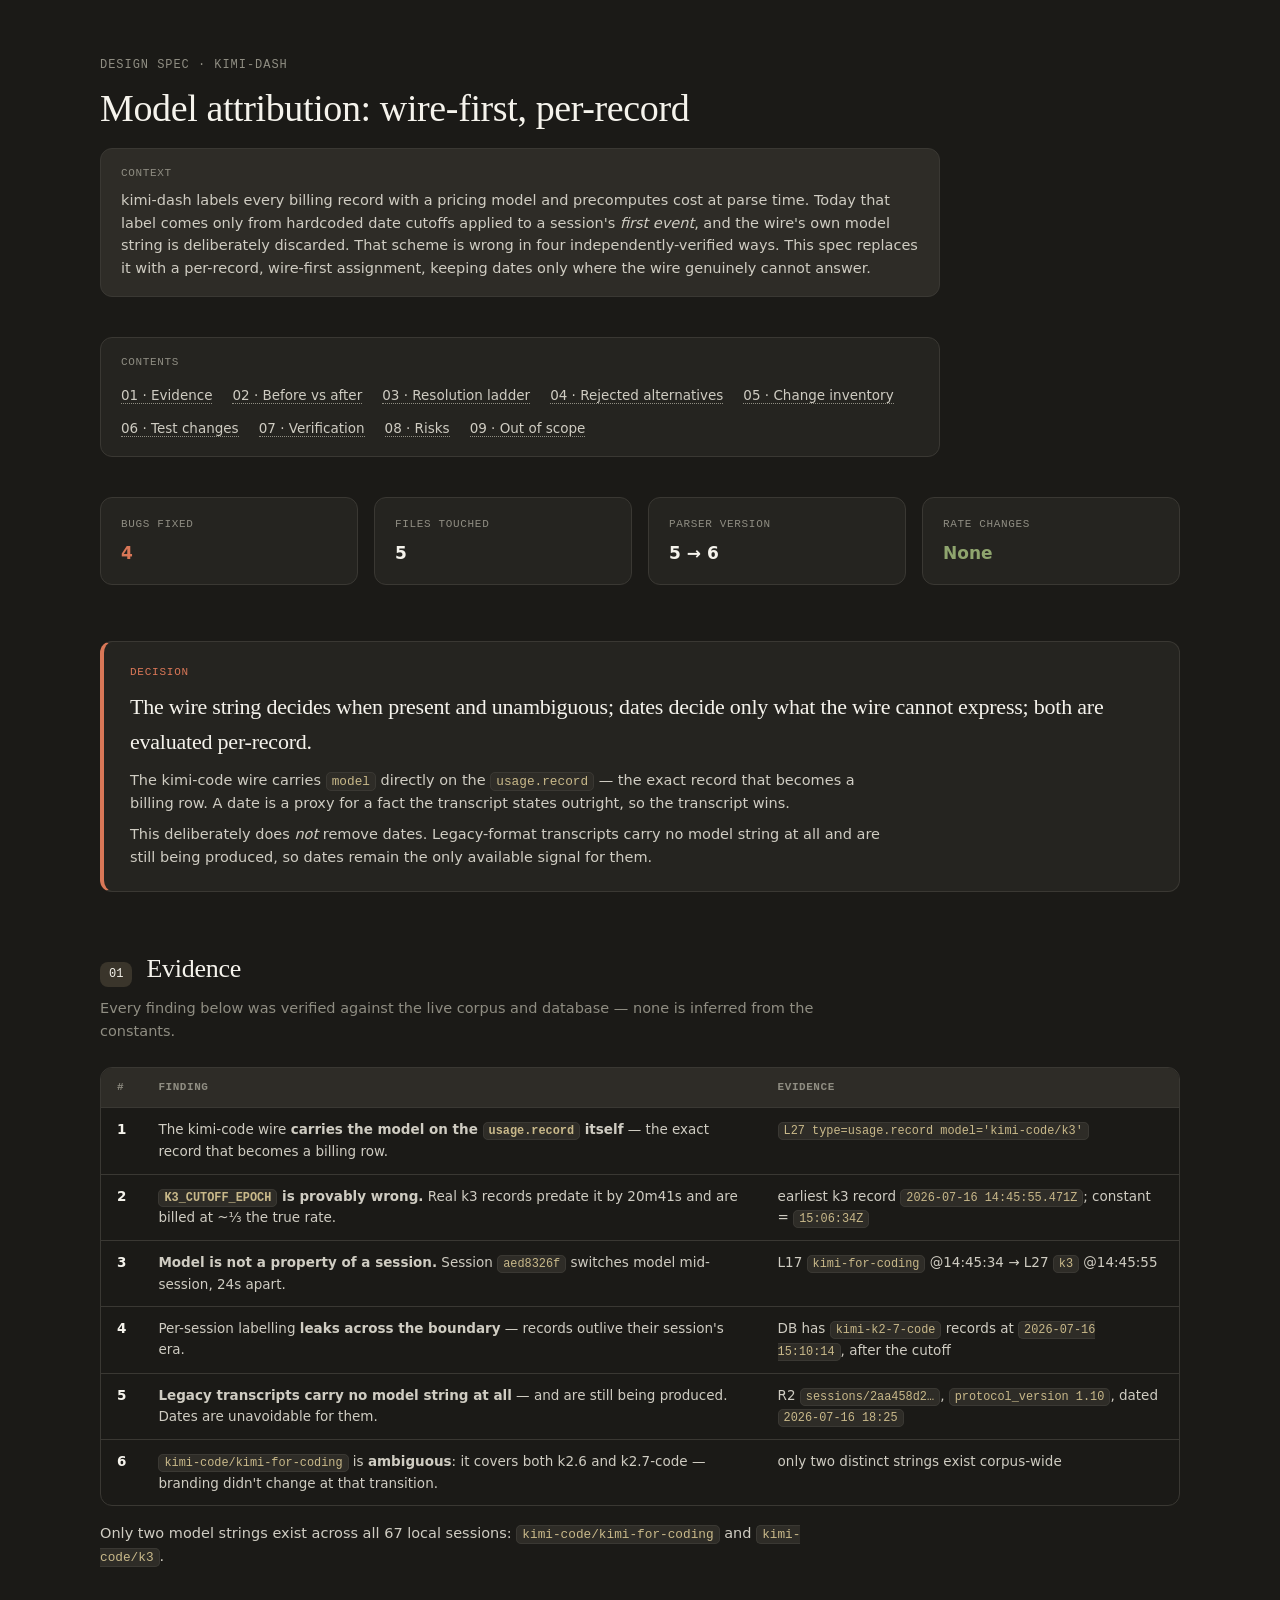
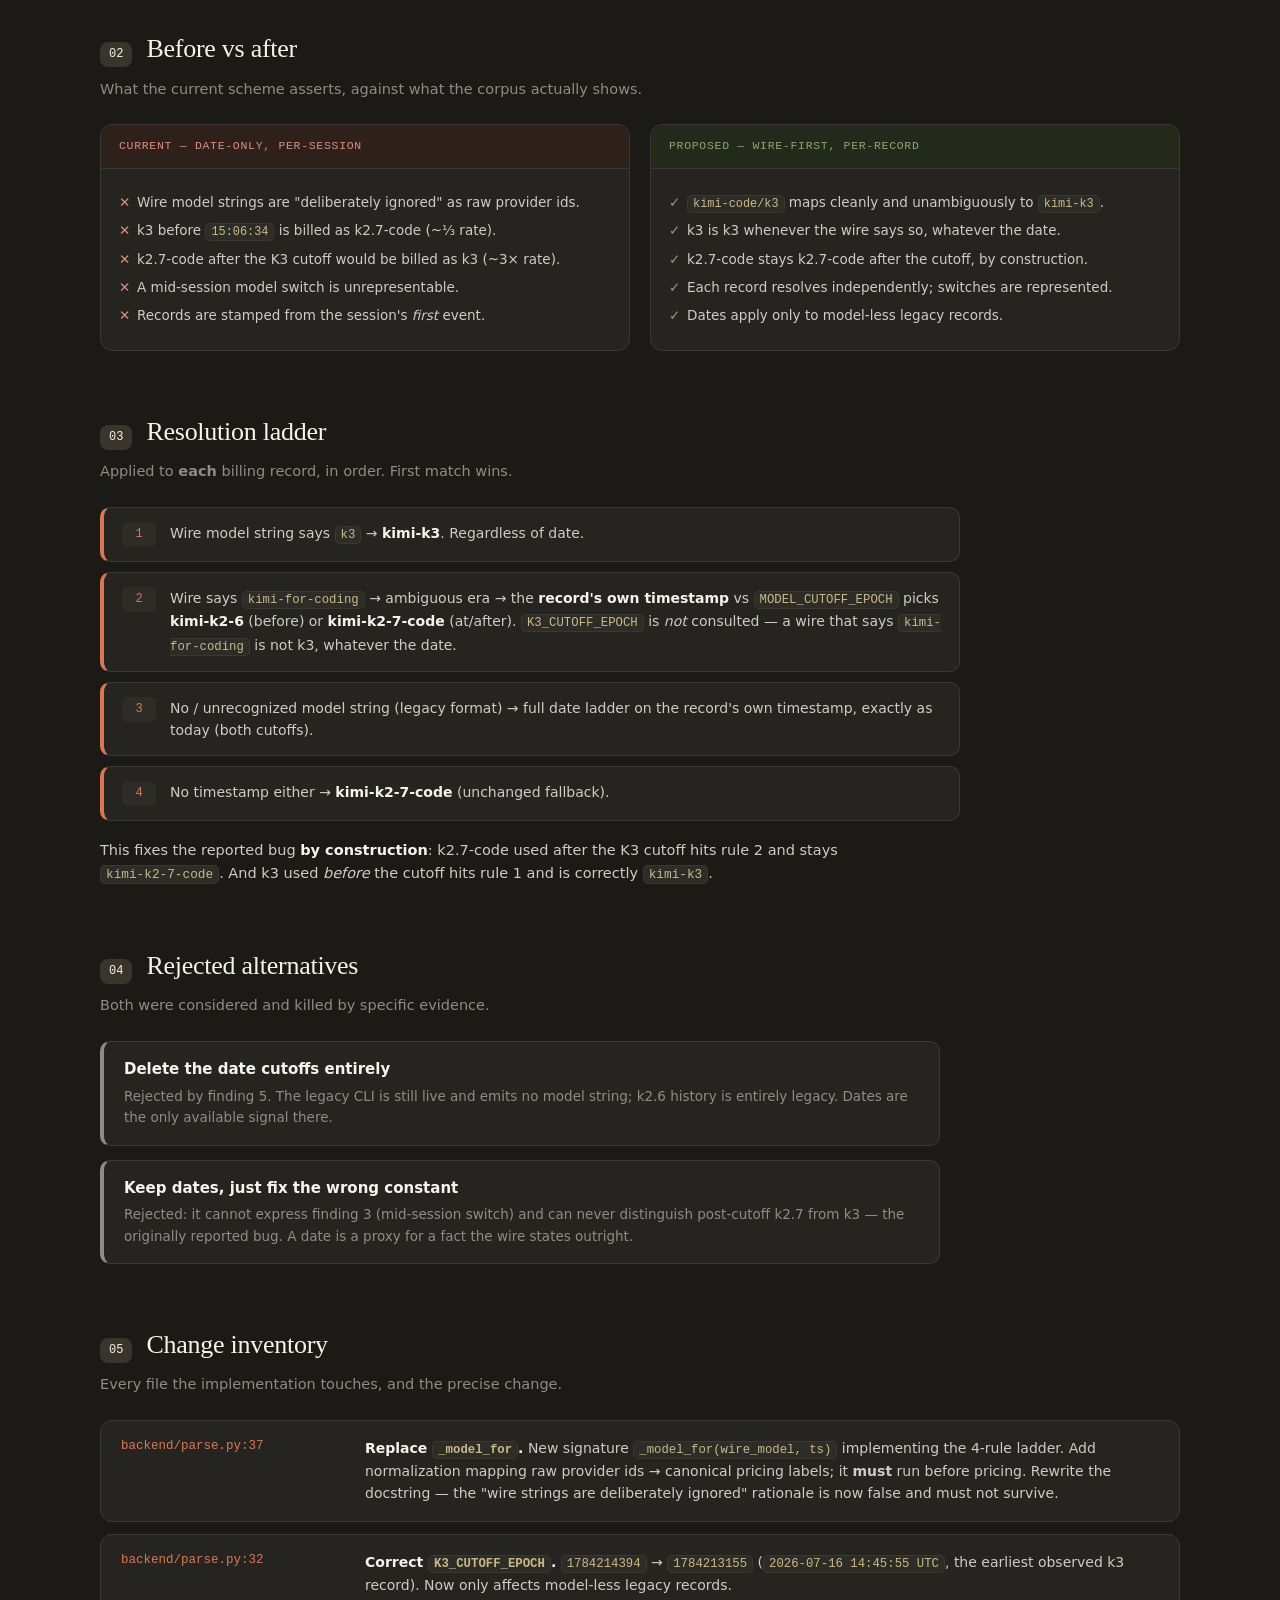
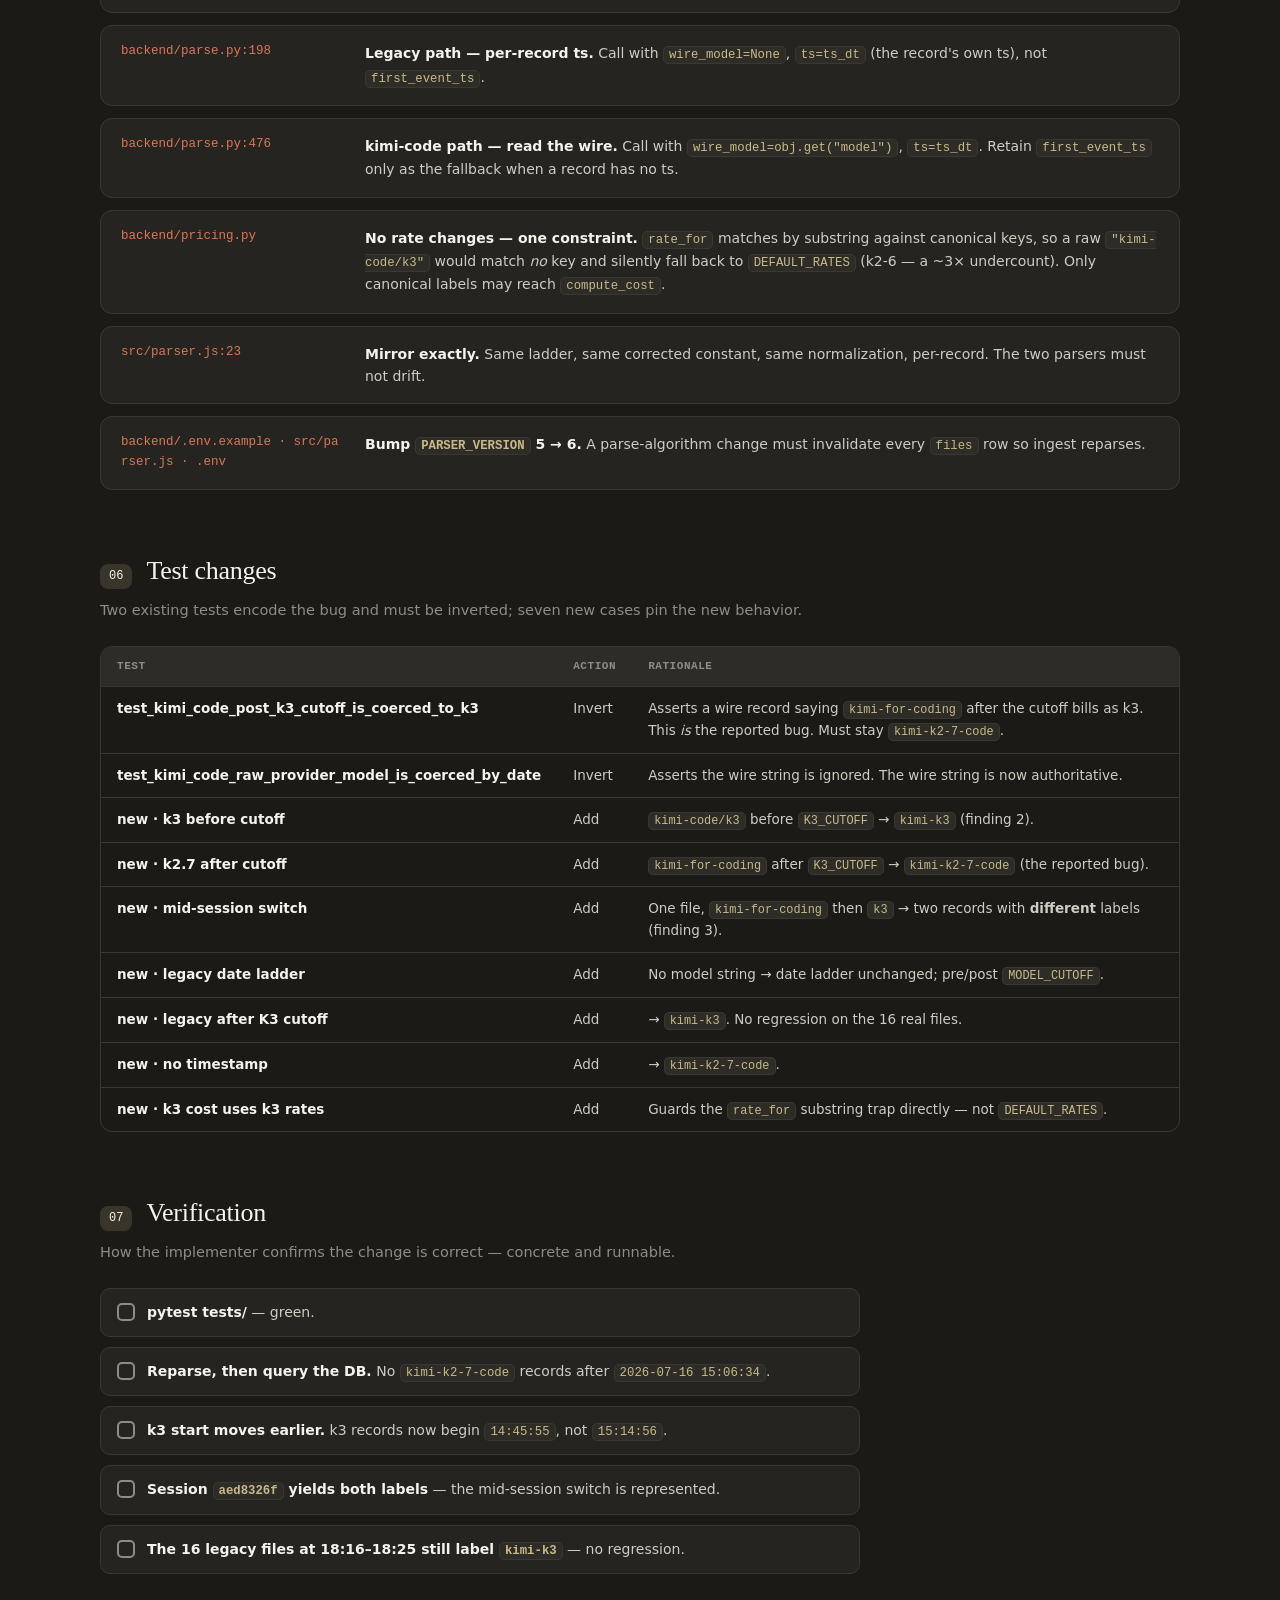
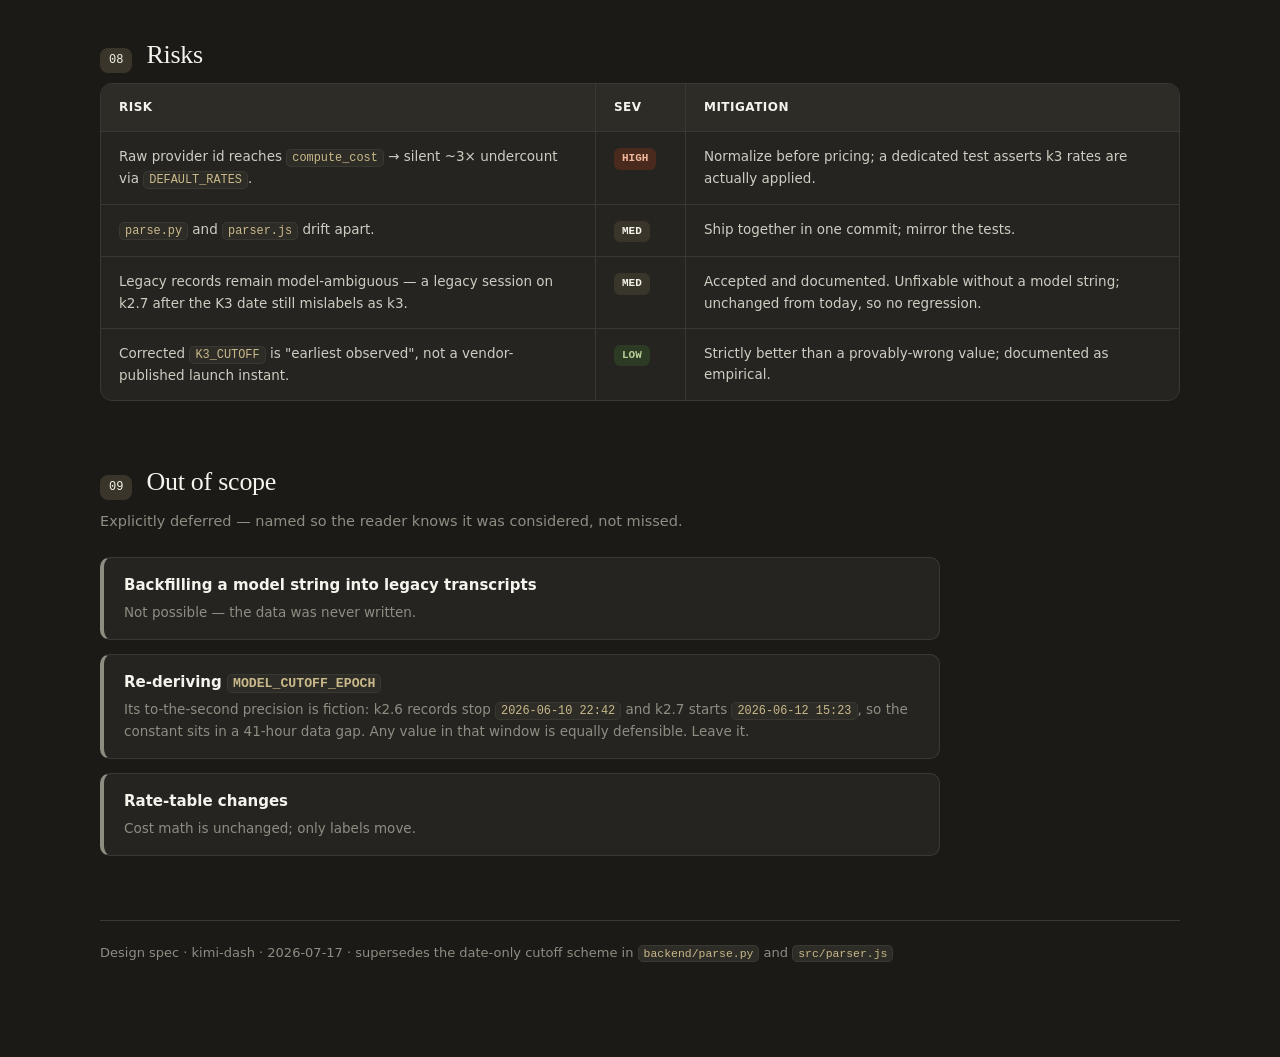
==== docs/superpowers/specs/2026-07-17-model-attribution-design.html @ 9c9c2fc2 "docs(spec): model attribution — wire-first, per-record The date-only cutoff scheme is wrong in four " ====
<!DOCTYPE html>
<html lang="en">
<head>
  <meta charset="UTF-8">
  <meta name="viewport" content="width=device-width, initial-scale=1.0">
  <title>Design spec — Model attribution: wire-first, per-record</title>
  <style>
    :root {
      --ivory:    #1B1A17;
      --slate:    #F5F3EC;
      --clay:     #D97757;
      --oat:      #3A352B;
      --olive:    #8FA56E;
      --rust:     #E08B7F;
      --gray-150: #2E2C27;
      --gray-300: #3A3833;
      --gray-500: #8F8D82;
      --gray-700: #CFCCC2;
      --white:    #252420;

      --serif: ui-serif, Georgia, 'Times New Roman', serif;
      --sans:  system-ui, -apple-system, 'Segoe UI', Roboto, sans-serif;
      --mono:  ui-monospace, 'SF Mono', Menlo, Monaco, monospace;

      --radius: 12px;
      --border: 1.5px solid var(--gray-300);
    }

    * { margin: 0; padding: 0; box-sizing: border-box; }

    body {
      font-family: var(--sans);
      background: var(--ivory);
      color: var(--gray-700);
      line-height: 1.58;
      padding: 56px 32px 120px;
      -webkit-font-smoothing: antialiased;
    }
    .page { margin: 0 auto; max-width: 1080px; }

    header.page-head { margin-bottom: 40px; max-width: 840px; }
    .eyebrow {
      font-family: var(--mono);
      font-size: 12px;
      letter-spacing: 0.08em;
      text-transform: uppercase;
      color: var(--gray-500);
      margin-bottom: 12px;
    }
    h1 {
      font-family: var(--serif);
      font-weight: 500;
      font-size: 38px;
      line-height: 1.14;
      color: var(--slate);
      margin-bottom: 18px;
      letter-spacing: -0.01em;
    }
    .context-box {
      background: var(--gray-150);
      border: var(--border);
      border-radius: var(--radius);
      padding: 16px 20px;
      font-size: 14.5px;
      color: var(--gray-700);
    }
    .context-box .label {
      font-family: var(--mono);
      font-size: 11px;
      text-transform: uppercase;
      letter-spacing: 0.06em;
      color: var(--gray-500);
      display: block;
      margin-bottom: 6px;
    }

    /* ---------- TOC ---------- */
    .toc {
      background: var(--white);
      border: var(--border);
      border-radius: var(--radius);
      padding: 16px 20px;
      margin-bottom: 40px;
      max-width: 840px;
    }
    .toc .label {
      font-family: var(--mono);
      font-size: 11px;
      text-transform: uppercase;
      letter-spacing: 0.06em;
      color: var(--gray-500);
      display: block;
      margin-bottom: 10px;
    }
    .toc ol { list-style: none; display: flex; flex-wrap: wrap; gap: 8px 20px; }
    .toc a {
      color: var(--gray-700);
      text-decoration: none;
      font-size: 13.5px;
      border-bottom: 1px dotted var(--gray-500);
    }
    .toc a:hover { color: var(--clay); border-bottom-color: var(--clay); }

    .summary {
      display: grid;
      grid-template-columns: repeat(4, 1fr);
      gap: 16px;
      margin-bottom: 56px;
    }
    @media (max-width: 900px) { .summary { grid-template-columns: repeat(2, 1fr); } }
    .summary .cell {
      background: var(--white);
      border: var(--border);
      border-radius: var(--radius);
      padding: 18px 20px;
    }
    .summary .k {
      font-family: var(--mono);
      font-size: 11px;
      text-transform: uppercase;
      letter-spacing: 0.06em;
      color: var(--gray-500);
      margin-bottom: 6px;
    }
    .summary .v { font-size: 17px; color: var(--slate); font-weight: 600; }
    .summary .v.accent  { color: var(--clay); }
    .summary .v.ok      { color: var(--olive); }

    .decision {
      background: var(--white);
      border: var(--border);
      border-left: 4px solid var(--clay);
      border-radius: var(--radius);
      padding: 22px 26px;
      margin-bottom: 56px;
    }
    .decision .d-tag {
      font-family: var(--mono);
      font-size: 11px;
      text-transform: uppercase;
      letter-spacing: 0.07em;
      color: var(--clay);
      margin-bottom: 8px;
    }
    .decision .d-head {
      font-family: var(--serif);
      font-size: 22px;
      font-weight: 500;
      color: var(--slate);
      margin-bottom: 10px;
      letter-spacing: -0.01em;
    }
    .decision .d-body { font-size: 14.5px; color: var(--gray-700); max-width: 760px; }
    .decision .d-body + .d-body { margin-top: 8px; }

    section { margin-bottom: 60px; scroll-margin-top: 20px; }
    .sec-head {
      display: flex;
      align-items: baseline;
      gap: 14px;
      margin-bottom: 8px;
    }
    .sec-head .num {
      font-family: var(--mono);
      font-size: 12px;
      background: var(--oat);
      color: var(--slate);
      padding: 3px 9px;
      border-radius: 8px;
    }
    .sec-head h2 {
      font-family: var(--serif);
      font-weight: 500;
      font-size: 26px;
      color: var(--slate);
      letter-spacing: -0.01em;
    }
    .sec-intro {
      font-size: 14.5px;
      color: var(--gray-500);
      max-width: 740px;
      margin-bottom: 24px;
    }
    p.body { font-size: 14.5px; max-width: 760px; margin-bottom: 14px; }
    p.body strong { color: var(--slate); }
    code {
      font-family: var(--mono);
      font-size: 0.88em;
      background: var(--gray-150);
      border: 1px solid var(--gray-300);
      border-radius: 5px;
      padding: 1px 5px;
      color: #C9B98A;
    }

    .tbl {
      width: 100%;
      border: var(--border);
      border-radius: var(--radius);
      border-collapse: separate;
      border-spacing: 0;
      overflow: hidden;
      font-size: 13.5px;
    }
    .tbl th, .tbl td {
      text-align: left;
      padding: 11px 16px;
      border-bottom: 1px solid var(--gray-300);
      vertical-align: top;
    }
    .tbl th {
      font-family: var(--mono);
      font-size: 11px;
      text-transform: uppercase;
      letter-spacing: 0.05em;
      color: var(--gray-500);
      background: var(--gray-150);
      font-weight: 600;
    }
    .tbl tr:last-child td { border-bottom: none; }
    .tbl td { color: var(--gray-700); }
    .tbl td.slate { color: var(--slate); font-weight: 600; }
    .tbl tbody tr:hover { background: var(--gray-150); }
    .tbl-wrap { overflow-x: auto; }

    .compare {
      display: grid;
      grid-template-columns: 1fr 1fr;
      gap: 20px;
    }
    @media (max-width: 820px) { .compare { grid-template-columns: 1fr; } }
    .compare .col {
      background: var(--white);
      border: var(--border);
      border-radius: var(--radius);
      overflow: hidden;
    }
    .compare .col-head {
      padding: 12px 18px;
      font-family: var(--mono);
      font-size: 11.5px;
      text-transform: uppercase;
      letter-spacing: 0.06em;
      border-bottom: var(--border);
    }
    .compare .col.bad  .col-head { background: #2E211C; color: var(--rust); }
    .compare .col.good .col-head { background: #232A1C; color: var(--olive); }
    .compare .col-body { padding: 16px 18px; font-size: 13.5px; }
    .compare .col-body ul { list-style: none; }
    .compare .col-body li { margin: 7px 0; padding-left: 18px; position: relative; }
    .compare .col.bad  li:before { content: '\2715'; position: absolute; left: 0; color: var(--rust); }
    .compare .col.good li:before { content: '\2713'; position: absolute; left: 0; color: var(--olive); }

    /* ---------- ladder ---------- */
    .ladder { display: flex; flex-direction: column; gap: 10px; max-width: 860px; }
    .rung {
      background: var(--white);
      border: var(--border);
      border-left: 4px solid var(--clay);
      border-radius: 10px;
      padding: 14px 18px;
      display: grid;
      grid-template-columns: 34px 1fr;
      gap: 14px;
      align-items: start;
    }
    .rung .n {
      font-family: var(--mono);
      font-size: 12px;
      color: var(--clay);
      background: var(--gray-150);
      border-radius: 6px;
      text-align: center;
      padding: 3px 0;
    }
    .rung .t { font-size: 14px; }
    .rung .t strong { color: var(--slate); }

    .changes { display: flex; flex-direction: column; gap: 12px; }
    .change {
      background: var(--white);
      border: var(--border);
      border-radius: var(--radius);
      padding: 16px 20px;
      display: grid;
      grid-template-columns: 220px 1fr;
      gap: 4px 24px;
    }
    @media (max-width: 720px) { .change { grid-template-columns: 1fr; } }
    .change .file {
      font-family: var(--mono);
      font-size: 12.5px;
      color: var(--clay);
      word-break: break-all;
    }
    .change .what { font-size: 14px; color: var(--gray-700); }
    .change .what .lead { color: var(--slate); font-weight: 600; }

    .checklist { display: flex; flex-direction: column; gap: 10px; max-width: 760px; }
    .check {
      display: flex;
      gap: 12px;
      align-items: flex-start;
      background: var(--white);
      border: var(--border);
      border-radius: 10px;
      padding: 12px 16px;
    }
    .check .box {
      width: 18px; height: 18px;
      border-radius: 5px;
      border: 2px solid var(--gray-500);
      flex-shrink: 0;
      margin-top: 2px;
    }
    .check .ck-text { font-size: 14px; color: var(--gray-700); }
    .check .ck-text strong { color: var(--slate); }

    .risks {
      border: var(--border);
      border-radius: var(--radius);
      overflow: hidden;
      background: var(--white);
    }
    .risks .row { display: grid; grid-template-columns: 1.6fr 90px 1.6fr; }
    @media (max-width: 780px) { .risks .row { grid-template-columns: 1fr; } }
    .risks .row + .row { border-top: var(--border); }
    .risks .cell { padding: 14px 18px; font-size: 13.5px; }
    .risks .cell + .cell { border-left: var(--border); }
    @media (max-width: 780px) {
      .risks .cell + .cell { border-left: none; border-top: 1px dashed var(--gray-300); }
    }
    .risks .head {
      background: var(--gray-150);
      font-weight: 600;
      color: var(--slate);
      font-size: 12px;
      text-transform: uppercase;
      letter-spacing: 0.04em;
    }
    .sev {
      display: inline-block;
      font-family: var(--mono);
      font-size: 11px;
      padding: 2px 8px;
      border-radius: 6px;
      font-weight: 600;
    }
    .sev.high { background: #4A2A1C; color: #F0B79C; }
    .sev.med  { background: var(--oat);  color: var(--slate); }
    .sev.low  { background: #2D3A24; color: #B6CC96; }

    .deferred { display: flex; flex-direction: column; gap: 14px; max-width: 840px; }
    .defer {
      background: var(--white);
      border: var(--border);
      border-left: 4px solid var(--gray-500);
      border-radius: 10px;
      padding: 16px 20px;
    }
    .defer .dt { font-weight: 600; font-size: 15px; color: var(--slate); margin-bottom: 4px; }
    .defer .dd { font-size: 13.5px; color: var(--gray-500); }

    .footer {
      color: var(--gray-500);
      font-size: 13px;
      margin-top: 64px;
      padding-top: 22px;
      border-top: 1px solid var(--gray-300);
    }
  </style>
</head>
<body>
  <div class="page">

    <header class="page-head">
      <div class="eyebrow">Design spec · kimi-dash</div>
      <h1>Model attribution: wire-first, per-record</h1>
      <div class="context-box">
        <span class="label">Context</span>
        kimi-dash labels every billing record with a pricing model and precomputes
        cost at parse time. Today that label comes only from hardcoded date cutoffs
        applied to a session's <em>first event</em>, and the wire's own model string
        is deliberately discarded. That scheme is wrong in four independently-verified
        ways. This spec replaces it with a per-record, wire-first assignment, keeping
        dates only where the wire genuinely cannot answer.
      </div>
    </header>

    <nav class="toc">
      <span class="label">Contents</span>
      <ol>
        <li><a href="#s1">01 · Evidence</a></li>
        <li><a href="#s2">02 · Before vs after</a></li>
        <li><a href="#s3">03 · Resolution ladder</a></li>
        <li><a href="#s4">04 · Rejected alternatives</a></li>
        <li><a href="#s5">05 · Change inventory</a></li>
        <li><a href="#s6">06 · Test changes</a></li>
        <li><a href="#s7">07 · Verification</a></li>
        <li><a href="#s8">08 · Risks</a></li>
        <li><a href="#s9">09 · Out of scope</a></li>
      </ol>
    </nav>

    <div class="summary">
      <div class="cell"><div class="k">Bugs fixed</div><div class="v accent">4</div></div>
      <div class="cell"><div class="k">Files touched</div><div class="v">5</div></div>
      <div class="cell"><div class="k">Parser version</div><div class="v">5 → 6</div></div>
      <div class="cell"><div class="k">Rate changes</div><div class="v ok">None</div></div>
    </div>

    <div class="decision">
      <div class="d-tag">Decision</div>
      <div class="d-head">The wire string decides when present and unambiguous; dates decide only what the wire cannot express; both are evaluated per-record.</div>
      <div class="d-body">The kimi-code wire carries <code>model</code> directly on the
        <code>usage.record</code> — the exact record that becomes a billing row. A date
        is a proxy for a fact the transcript states outright, so the transcript wins.</div>
      <div class="d-body">This deliberately does <em>not</em> remove dates. Legacy-format
        transcripts carry no model string at all and are still being produced, so dates
        remain the only available signal for them.</div>
    </div>

    <section id="s1">
      <div class="sec-head"><span class="num">01</span><h2>Evidence</h2></div>
      <p class="sec-intro">Every finding below was verified against the live corpus and database — none is inferred from the constants.</p>
      <div class="tbl-wrap">
      <table class="tbl">
        <thead><tr><th>#</th><th>Finding</th><th>Evidence</th></tr></thead>
        <tbody>
          <tr>
            <td class="slate">1</td>
            <td>The kimi-code wire <strong>carries the model on the <code>usage.record</code> itself</strong> — the exact record that becomes a billing row.</td>
            <td><code>L27 type=usage.record model='kimi-code/k3'</code></td>
          </tr>
          <tr>
            <td class="slate">2</td>
            <td><strong><code>K3_CUTOFF_EPOCH</code> is provably wrong.</strong> Real k3 records predate it by 20m41s and are billed at ~⅓ the true rate.</td>
            <td>earliest k3 record <code>2026-07-16 14:45:55.471Z</code>; constant = <code>15:06:34Z</code></td>
          </tr>
          <tr>
            <td class="slate">3</td>
            <td><strong>Model is not a property of a session.</strong> Session <code>aed8326f</code> switches model mid-session, 24s apart.</td>
            <td>L17 <code>kimi-for-coding</code> @14:45:34 → L27 <code>k3</code> @14:45:55</td>
          </tr>
          <tr>
            <td class="slate">4</td>
            <td>Per-session labelling <strong>leaks across the boundary</strong> — records outlive their session's era.</td>
            <td>DB has <code>kimi-k2-7-code</code> records at <code>2026-07-16 15:10:14</code>, after the cutoff</td>
          </tr>
          <tr>
            <td class="slate">5</td>
            <td><strong>Legacy transcripts carry no model string at all</strong> — and are still being produced. Dates are unavoidable for them.</td>
            <td>R2 <code>sessions/2aa458d2…</code>, <code>protocol_version 1.10</code>, dated <code>2026-07-16 18:25</code></td>
          </tr>
          <tr>
            <td class="slate">6</td>
            <td><code>kimi-code/kimi-for-coding</code> is <strong>ambiguous</strong>: it covers both k2.6 and k2.7-code — branding didn't change at that transition.</td>
            <td>only two distinct strings exist corpus-wide</td>
          </tr>
        </tbody>
      </table>
      </div>
      <p class="body" style="margin-top:16px">Only two model strings exist across all 67 local sessions:
        <code>kimi-code/kimi-for-coding</code> and <code>kimi-code/k3</code>.</p>
    </section>

    <section id="s2">
      <div class="sec-head"><span class="num">02</span><h2>Before vs after</h2></div>
      <p class="sec-intro">What the current scheme asserts, against what the corpus actually shows.</p>
      <div class="compare">
        <div class="col bad">
          <div class="col-head">Current — date-only, per-session</div>
          <div class="col-body"><ul>
            <li>Wire model strings are "deliberately ignored" as raw provider ids.</li>
            <li>k3 before <code>15:06:34</code> is billed as k2.7-code (~⅓ rate).</li>
            <li>k2.7-code after the K3 cutoff would be billed as k3 (~3× rate).</li>
            <li>A mid-session model switch is unrepresentable.</li>
            <li>Records are stamped from the session's <em>first</em> event.</li>
          </ul></div>
        </div>
        <div class="col good">
          <div class="col-head">Proposed — wire-first, per-record</div>
          <div class="col-body"><ul>
            <li><code>kimi-code/k3</code> maps cleanly and unambiguously to <code>kimi-k3</code>.</li>
            <li>k3 is k3 whenever the wire says so, whatever the date.</li>
            <li>k2.7-code stays k2.7-code after the cutoff, by construction.</li>
            <li>Each record resolves independently; switches are represented.</li>
            <li>Dates apply only to model-less legacy records.</li>
          </ul></div>
        </div>
      </div>
    </section>

    <section id="s3">
      <div class="sec-head"><span class="num">03</span><h2>Resolution ladder</h2></div>
      <p class="sec-intro">Applied to <strong>each</strong> billing record, in order. First match wins.</p>
      <div class="ladder">
        <div class="rung">
          <div class="n">1</div>
          <div class="t">Wire model string says <code>k3</code> → <strong>kimi-k3</strong>. Regardless of date.</div>
        </div>
        <div class="rung">
          <div class="n">2</div>
          <div class="t">Wire says <code>kimi-for-coding</code> → ambiguous era → the <strong>record's own timestamp</strong> vs <code>MODEL_CUTOFF_EPOCH</code> picks <strong>kimi-k2-6</strong> (before) or <strong>kimi-k2-7-code</strong> (at/after). <code>K3_CUTOFF_EPOCH</code> is <em>not</em> consulted — a wire that says <code>kimi-for-coding</code> is not k3, whatever the date.</div>
        </div>
        <div class="rung">
          <div class="n">3</div>
          <div class="t">No / unrecognized model string (legacy format) → full date ladder on the record's own timestamp, exactly as today (both cutoffs).</div>
        </div>
        <div class="rung">
          <div class="n">4</div>
          <div class="t">No timestamp either → <strong>kimi-k2-7-code</strong> (unchanged fallback).</div>
        </div>
      </div>
      <p class="body" style="margin-top:18px">This fixes the reported bug <strong>by construction</strong>:
        k2.7-code used after the K3 cutoff hits rule 2 and stays <code>kimi-k2-7-code</code>.
        And k3 used <em>before</em> the cutoff hits rule 1 and is correctly <code>kimi-k3</code>.</p>
    </section>

    <section id="s4">
      <div class="sec-head"><span class="num">04</span><h2>Rejected alternatives</h2></div>
      <p class="sec-intro">Both were considered and killed by specific evidence.</p>
      <div class="deferred">
        <div class="defer">
          <div class="dt">Delete the date cutoffs entirely</div>
          <div class="dd">Rejected by finding 5. The legacy CLI is still live and emits no model
            string; k2.6 history is entirely legacy. Dates are the only available signal there.</div>
        </div>
        <div class="defer">
          <div class="dt">Keep dates, just fix the wrong constant</div>
          <div class="dd">Rejected: it cannot express finding 3 (mid-session switch) and can never
            distinguish post-cutoff k2.7 from k3 — the originally reported bug. A date is a proxy
            for a fact the wire states outright.</div>
        </div>
      </div>
    </section>

    <section id="s5">
      <div class="sec-head"><span class="num">05</span><h2>Change inventory</h2></div>
      <p class="sec-intro">Every file the implementation touches, and the precise change.</p>
      <div class="changes">
        <div class="change">
          <div class="file">backend/parse.py:37</div>
          <div class="what"><span class="lead">Replace <code>_model_for</code>.</span>
            New signature <code>_model_for(wire_model, ts)</code> implementing the 4-rule ladder.
            Add normalization mapping raw provider ids → canonical pricing labels; it
            <strong>must</strong> run before pricing. Rewrite the docstring — the
            "wire strings are deliberately ignored" rationale is now false and must not survive.</div>
        </div>
        <div class="change">
          <div class="file">backend/parse.py:32</div>
          <div class="what"><span class="lead">Correct <code>K3_CUTOFF_EPOCH</code>.</span>
            <code>1784214394</code> → <code>1784213155</code> (<code>2026-07-16 14:45:55 UTC</code>,
            the earliest observed k3 record). Now only affects model-less legacy records.</div>
        </div>
        <div class="change">
          <div class="file">backend/parse.py:198</div>
          <div class="what"><span class="lead">Legacy path — per-record ts.</span>
            Call with <code>wire_model=None</code>, <code>ts=ts_dt</code> (the record's own ts),
            not <code>first_event_ts</code>.</div>
        </div>
        <div class="change">
          <div class="file">backend/parse.py:476</div>
          <div class="what"><span class="lead">kimi-code path — read the wire.</span>
            Call with <code>wire_model=obj.get("model")</code>, <code>ts=ts_dt</code>.
            Retain <code>first_event_ts</code> only as the fallback when a record has no ts.</div>
        </div>
        <div class="change">
          <div class="file">backend/pricing.py</div>
          <div class="what"><span class="lead">No rate changes — one constraint.</span>
            <code>rate_for</code> matches by substring against canonical keys, so a raw
            <code>"kimi-code/k3"</code> would match <em>no</em> key and silently fall back to
            <code>DEFAULT_RATES</code> (k2-6 — a ~3× undercount). Only canonical labels may
            reach <code>compute_cost</code>.</div>
        </div>
        <div class="change">
          <div class="file">src/parser.js:23</div>
          <div class="what"><span class="lead">Mirror exactly.</span>
            Same ladder, same corrected constant, same normalization, per-record.
            The two parsers must not drift.</div>
        </div>
        <div class="change">
          <div class="file">backend/.env.example · src/parser.js · .env</div>
          <div class="what"><span class="lead">Bump <code>PARSER_VERSION</code> 5 → 6.</span>
            A parse-algorithm change must invalidate every <code>files</code> row so ingest reparses.</div>
        </div>
      </div>
    </section>

    <section id="s6">
      <div class="sec-head"><span class="num">06</span><h2>Test changes</h2></div>
      <p class="sec-intro">Two existing tests encode the bug and must be inverted; seven new cases pin the new behavior.</p>
      <div class="tbl-wrap">
      <table class="tbl">
        <thead><tr><th>Test</th><th>Action</th><th>Rationale</th></tr></thead>
        <tbody>
          <tr>
            <td class="slate">test_kimi_code_post_k3_cutoff_is_coerced_to_k3</td>
            <td>Invert</td>
            <td>Asserts a wire record saying <code>kimi-for-coding</code> after the cutoff bills as k3. This <em>is</em> the reported bug. Must stay <code>kimi-k2-7-code</code>.</td>
          </tr>
          <tr>
            <td class="slate">test_kimi_code_raw_provider_model_is_coerced_by_date</td>
            <td>Invert</td>
            <td>Asserts the wire string is ignored. The wire string is now authoritative.</td>
          </tr>
          <tr><td class="slate">new · k3 before cutoff</td><td>Add</td><td><code>kimi-code/k3</code> before <code>K3_CUTOFF</code> → <code>kimi-k3</code> (finding 2).</td></tr>
          <tr><td class="slate">new · k2.7 after cutoff</td><td>Add</td><td><code>kimi-for-coding</code> after <code>K3_CUTOFF</code> → <code>kimi-k2-7-code</code> (the reported bug).</td></tr>
          <tr><td class="slate">new · mid-session switch</td><td>Add</td><td>One file, <code>kimi-for-coding</code> then <code>k3</code> → two records with <strong>different</strong> labels (finding 3).</td></tr>
          <tr><td class="slate">new · legacy date ladder</td><td>Add</td><td>No model string → date ladder unchanged; pre/post <code>MODEL_CUTOFF</code>.</td></tr>
          <tr><td class="slate">new · legacy after K3 cutoff</td><td>Add</td><td>→ <code>kimi-k3</code>. No regression on the 16 real files.</td></tr>
          <tr><td class="slate">new · no timestamp</td><td>Add</td><td>→ <code>kimi-k2-7-code</code>.</td></tr>
          <tr><td class="slate">new · k3 cost uses k3 rates</td><td>Add</td><td>Guards the <code>rate_for</code> substring trap directly — not <code>DEFAULT_RATES</code>.</td></tr>
        </tbody>
      </table>
      </div>
    </section>

    <section id="s7">
      <div class="sec-head"><span class="num">07</span><h2>Verification</h2></div>
      <p class="sec-intro">How the implementer confirms the change is correct — concrete and runnable.</p>
      <div class="checklist">
        <div class="check"><div class="box"></div><div class="ck-text"><strong>pytest tests/</strong> — green.</div></div>
        <div class="check"><div class="box"></div><div class="ck-text"><strong>Reparse, then query the DB.</strong> No <code>kimi-k2-7-code</code> records after <code>2026-07-16 15:06:34</code>.</div></div>
        <div class="check"><div class="box"></div><div class="ck-text"><strong>k3 start moves earlier.</strong> k3 records now begin <code>14:45:55</code>, not <code>15:14:56</code>.</div></div>
        <div class="check"><div class="box"></div><div class="ck-text"><strong>Session <code>aed8326f</code> yields both labels</strong> — the mid-session switch is represented.</div></div>
        <div class="check"><div class="box"></div><div class="ck-text"><strong>The 16 legacy files at 18:16–18:25 still label <code>kimi-k3</code></strong> — no regression.</div></div>
      </div>
    </section>

    <section id="s8">
      <div class="sec-head"><span class="num">08</span><h2>Risks</h2></div>
      <div class="risks">
        <div class="row">
          <div class="cell head">Risk</div>
          <div class="cell head">Sev</div>
          <div class="cell head">Mitigation</div>
        </div>
        <div class="row">
          <div class="cell">Raw provider id reaches <code>compute_cost</code> → silent ~3× undercount via <code>DEFAULT_RATES</code>.</div>
          <div class="cell"><span class="sev high">HIGH</span></div>
          <div class="cell">Normalize before pricing; a dedicated test asserts k3 rates are actually applied.</div>
        </div>
        <div class="row">
          <div class="cell"><code>parse.py</code> and <code>parser.js</code> drift apart.</div>
          <div class="cell"><span class="sev med">MED</span></div>
          <div class="cell">Ship together in one commit; mirror the tests.</div>
        </div>
        <div class="row">
          <div class="cell">Legacy records remain model-ambiguous — a legacy session on k2.7 after the K3 date still mislabels as k3.</div>
          <div class="cell"><span class="sev med">MED</span></div>
          <div class="cell">Accepted and documented. Unfixable without a model string; unchanged from today, so no regression.</div>
        </div>
        <div class="row">
          <div class="cell">Corrected <code>K3_CUTOFF</code> is "earliest observed", not a vendor-published launch instant.</div>
          <div class="cell"><span class="sev low">LOW</span></div>
          <div class="cell">Strictly better than a provably-wrong value; documented as empirical.</div>
        </div>
      </div>
    </section>

    <section id="s9">
      <div class="sec-head"><span class="num">09</span><h2>Out of scope</h2></div>
      <p class="sec-intro">Explicitly deferred — named so the reader knows it was considered, not missed.</p>
      <div class="deferred">
        <div class="defer">
          <div class="dt">Backfilling a model string into legacy transcripts</div>
          <div class="dd">Not possible — the data was never written.</div>
        </div>
        <div class="defer">
          <div class="dt">Re-deriving <code>MODEL_CUTOFF_EPOCH</code></div>
          <div class="dd">Its to-the-second precision is fiction: k2.6 records stop
            <code>2026-06-10 22:42</code> and k2.7 starts <code>2026-06-12 15:23</code>, so the
            constant sits in a 41-hour data gap. Any value in that window is equally defensible.
            Leave it.</div>
        </div>
        <div class="defer">
          <div class="dt">Rate-table changes</div>
          <div class="dd">Cost math is unchanged; only labels move.</div>
        </div>
      </div>
    </section>

    <div class="footer">
      <p>Design spec · kimi-dash · 2026-07-17 · supersedes the date-only cutoff scheme in <code>backend/parse.py</code> and <code>src/parser.js</code></p>
    </div>

  </div>
</body>
</html>
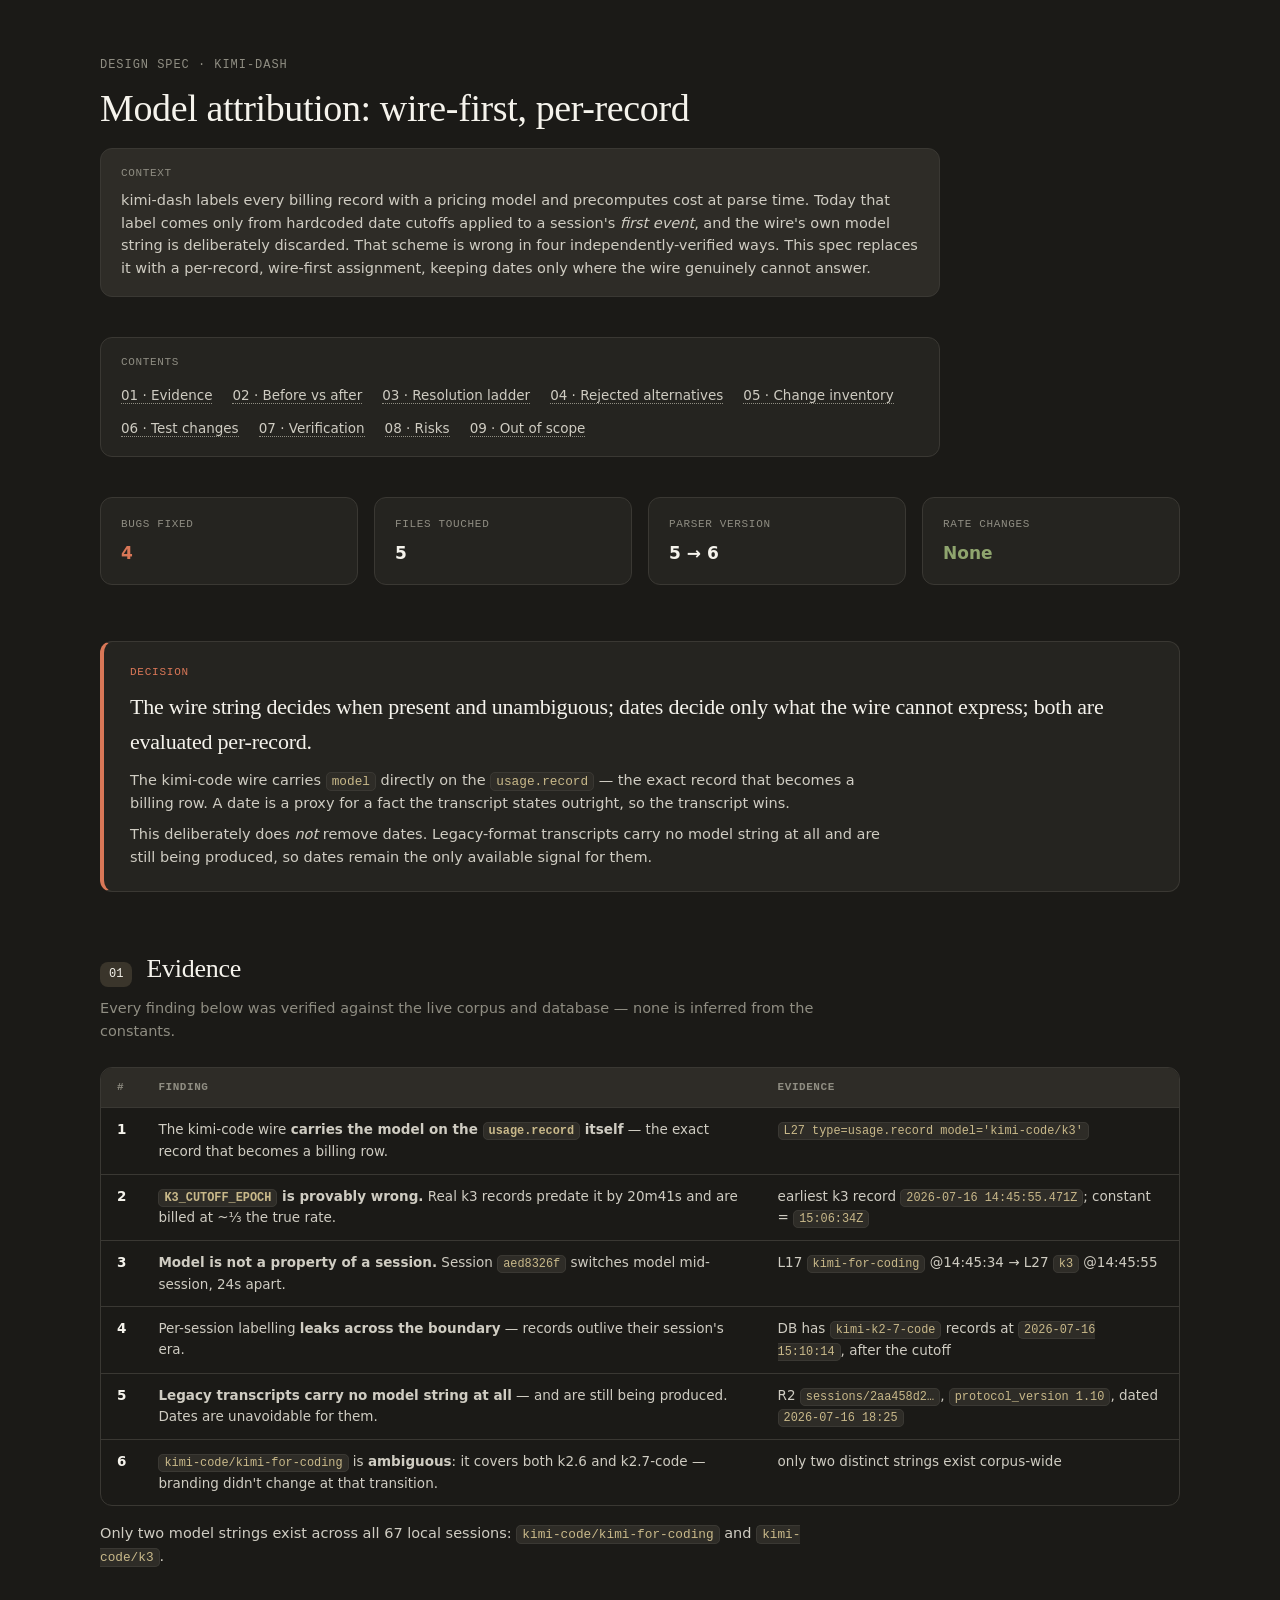
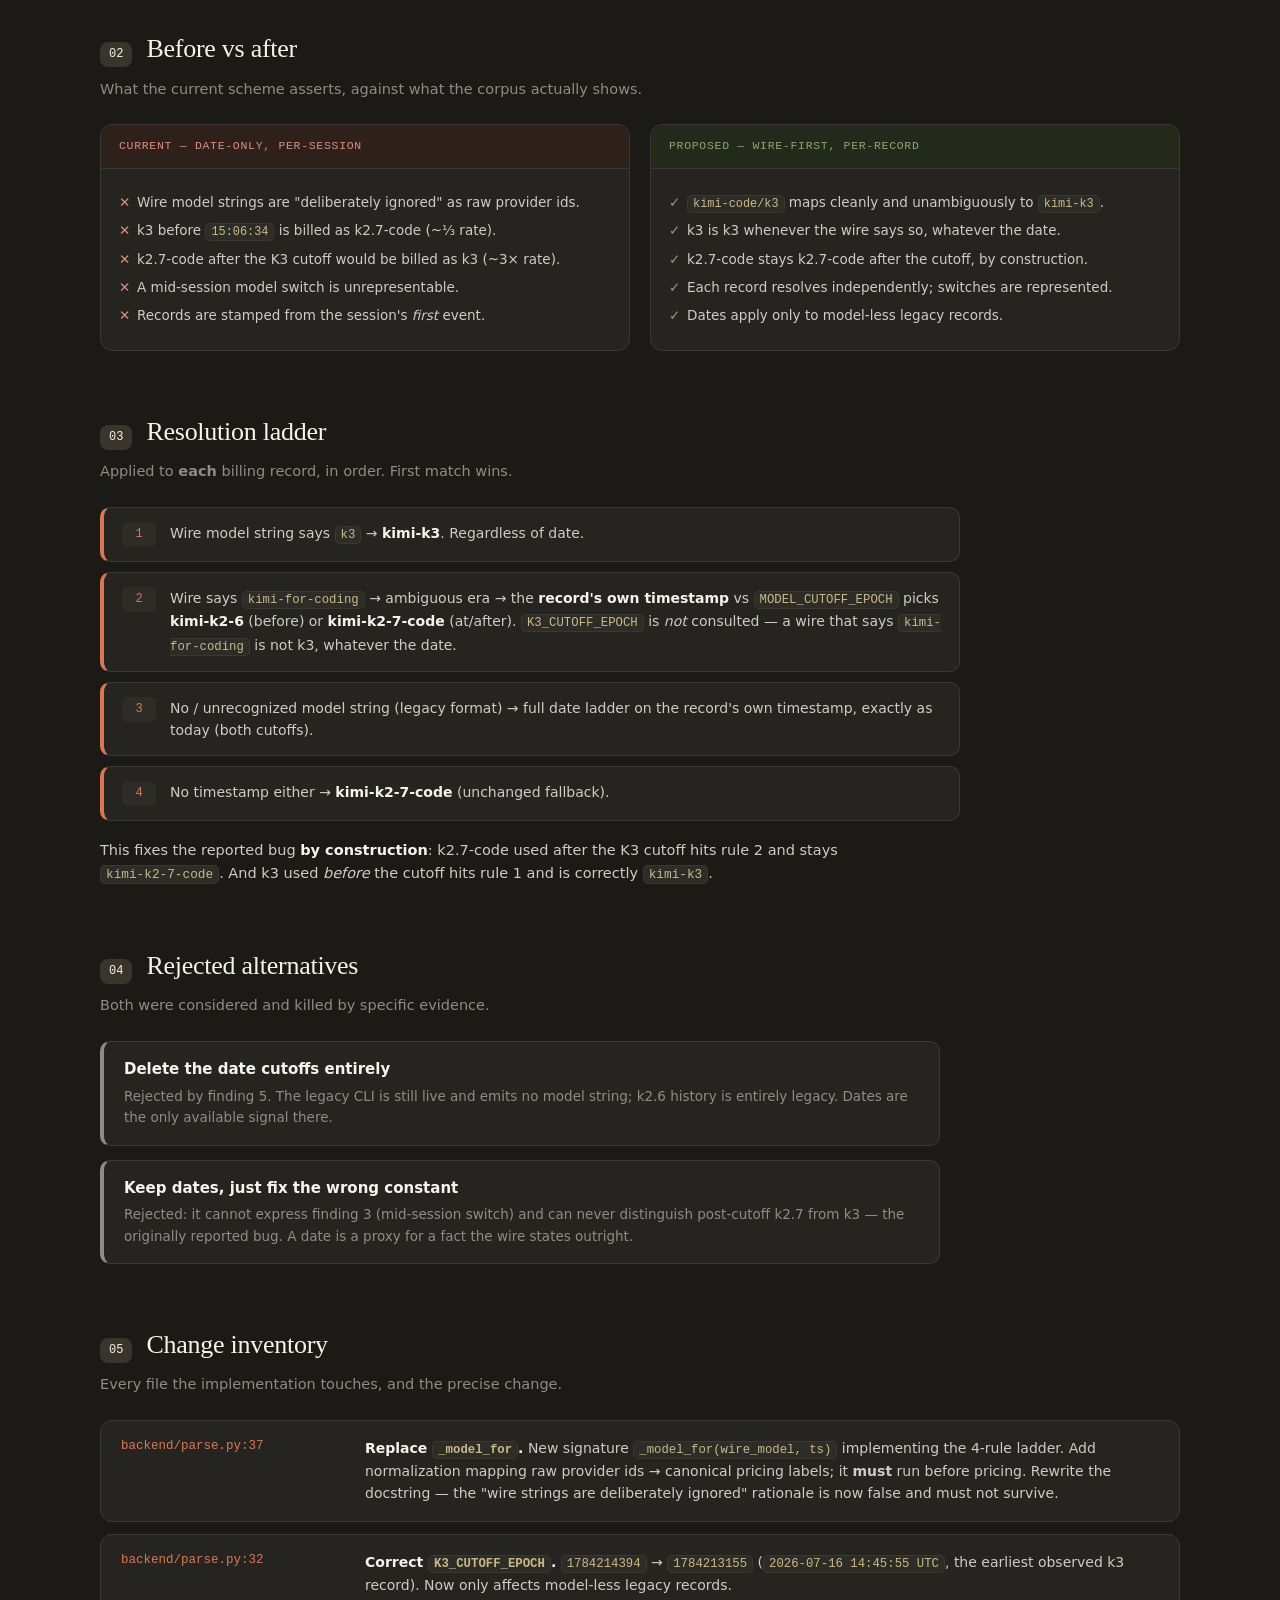
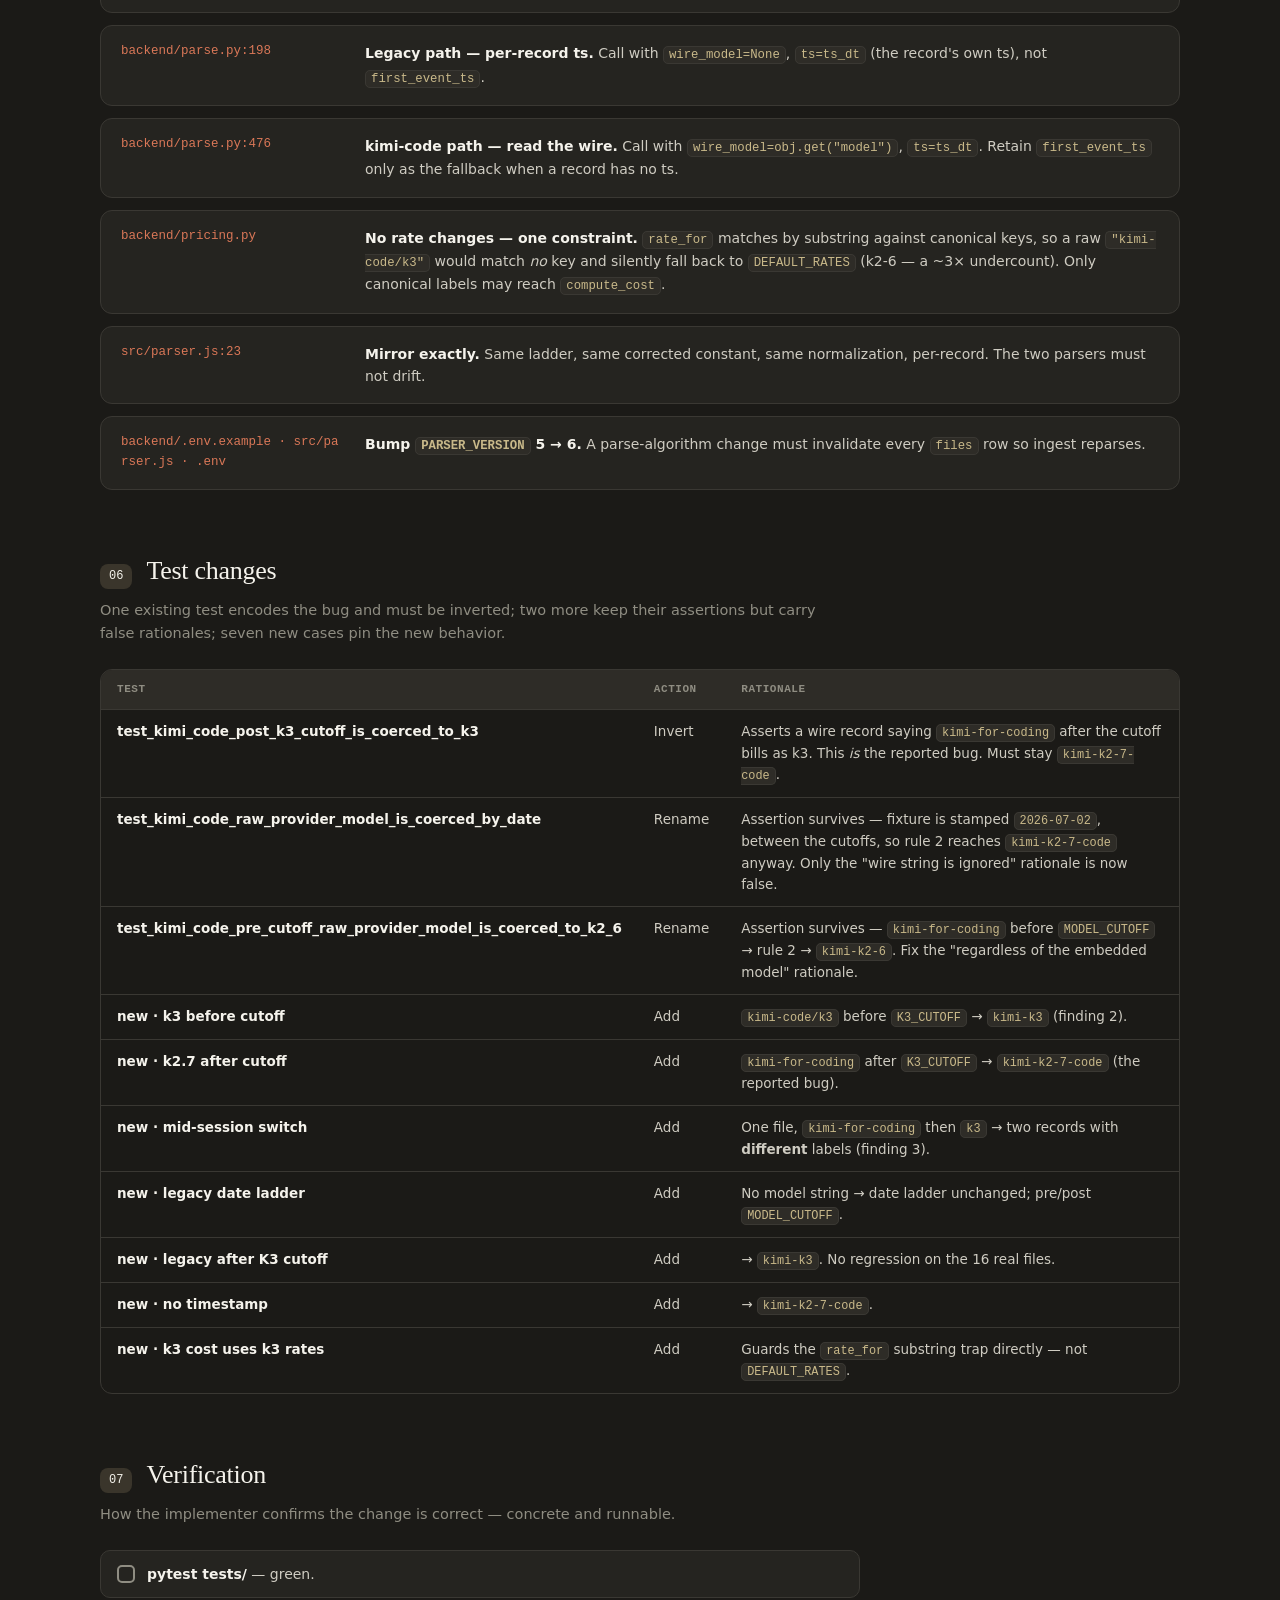
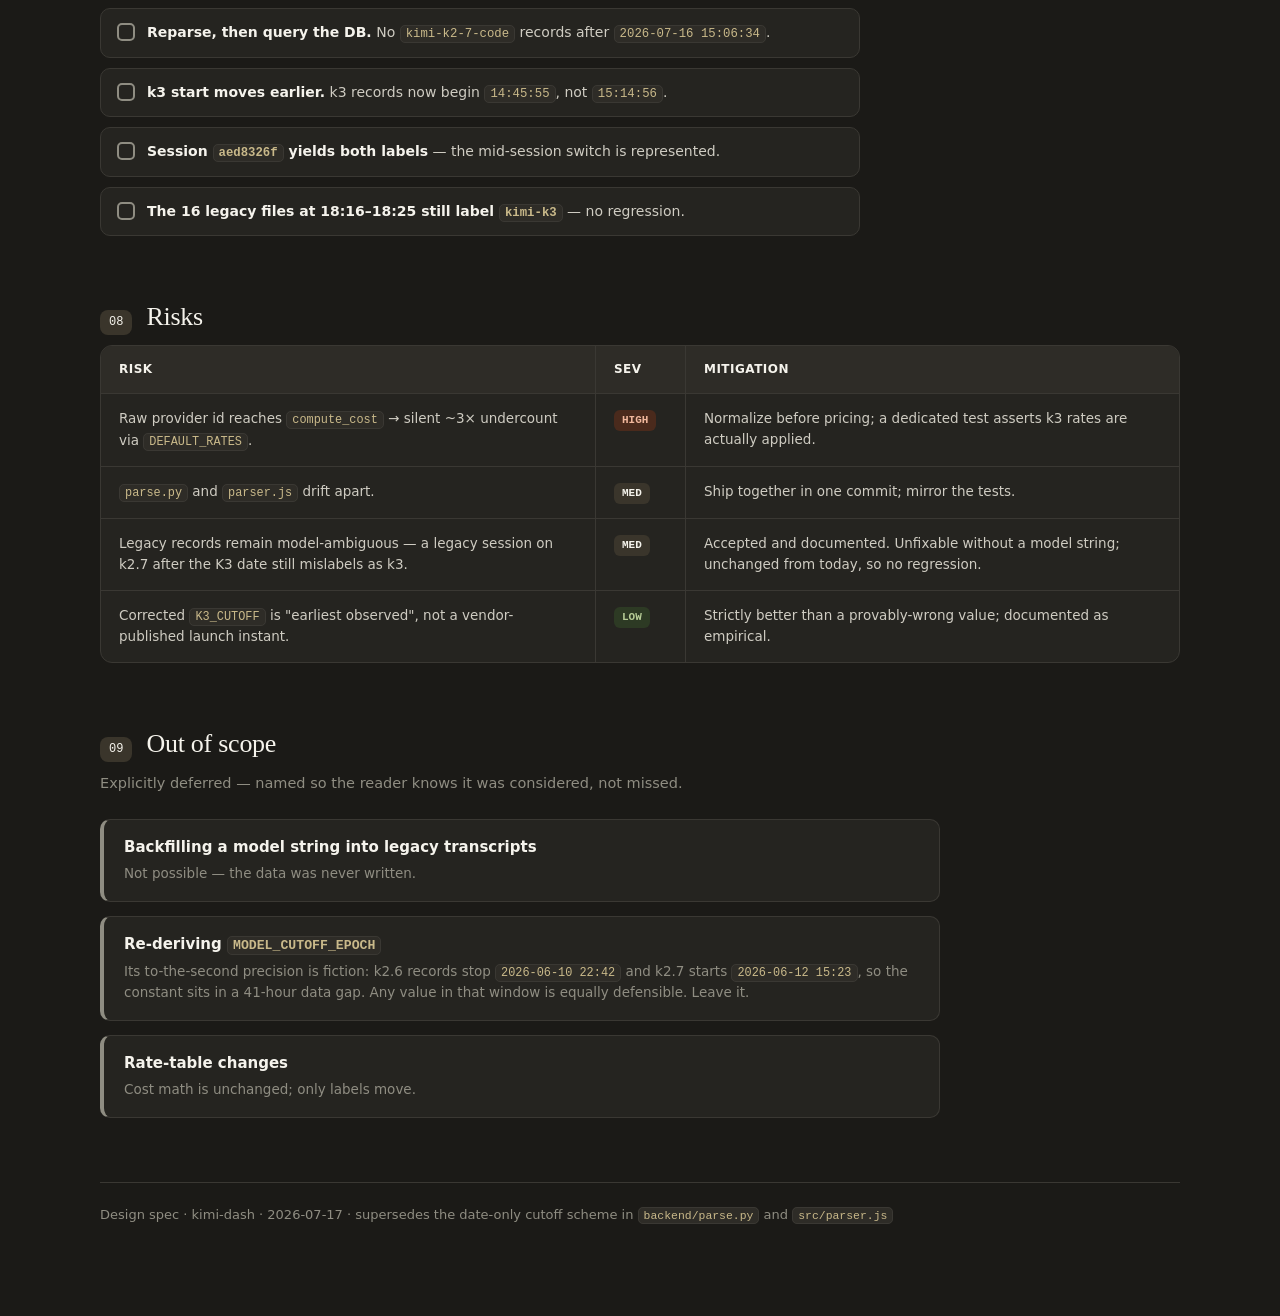
==== commit d718d7c9: "docs(plan): model attribution implementation plan Five tasks: the resolution ladder, both parse call" ====
--- a/docs/superpowers/specs/2026-07-17-model-attribution-design.html
+++ b/docs/superpowers/specs/2026-07-17-model-attribution-design.html
@@ -589,7 +589,8 @@
 
     <section id="s6">
       <div class="sec-head"><span class="num">06</span><h2>Test changes</h2></div>
-      <p class="sec-intro">Two existing tests encode the bug and must be inverted; seven new cases pin the new behavior.</p>
+      <p class="sec-intro">One existing test encodes the bug and must be inverted; two more keep their
+        assertions but carry false rationales; seven new cases pin the new behavior.</p>
       <div class="tbl-wrap">
       <table class="tbl">
         <thead><tr><th>Test</th><th>Action</th><th>Rationale</th></tr></thead>
@@ -601,8 +602,13 @@
           </tr>
           <tr>
             <td class="slate">test_kimi_code_raw_provider_model_is_coerced_by_date</td>
-            <td>Invert</td>
-            <td>Asserts the wire string is ignored. The wire string is now authoritative.</td>
+            <td>Rename</td>
+            <td>Assertion survives — fixture is stamped <code>2026-07-02</code>, between the cutoffs, so rule 2 reaches <code>kimi-k2-7-code</code> anyway. Only the "wire string is ignored" rationale is now false.</td>
+          </tr>
+          <tr>
+            <td class="slate">test_kimi_code_pre_cutoff_raw_provider_model_is_coerced_to_k2_6</td>
+            <td>Rename</td>
+            <td>Assertion survives — <code>kimi-for-coding</code> before <code>MODEL_CUTOFF</code> → rule 2 → <code>kimi-k2-6</code>. Fix the "regardless of the embedded model" rationale.</td>
           </tr>
           <tr><td class="slate">new · k3 before cutoff</td><td>Add</td><td><code>kimi-code/k3</code> before <code>K3_CUTOFF</code> → <code>kimi-k3</code> (finding 2).</td></tr>
           <tr><td class="slate">new · k2.7 after cutoff</td><td>Add</td><td><code>kimi-for-coding</code> after <code>K3_CUTOFF</code> → <code>kimi-k2-7-code</code> (the reported bug).</td></tr>
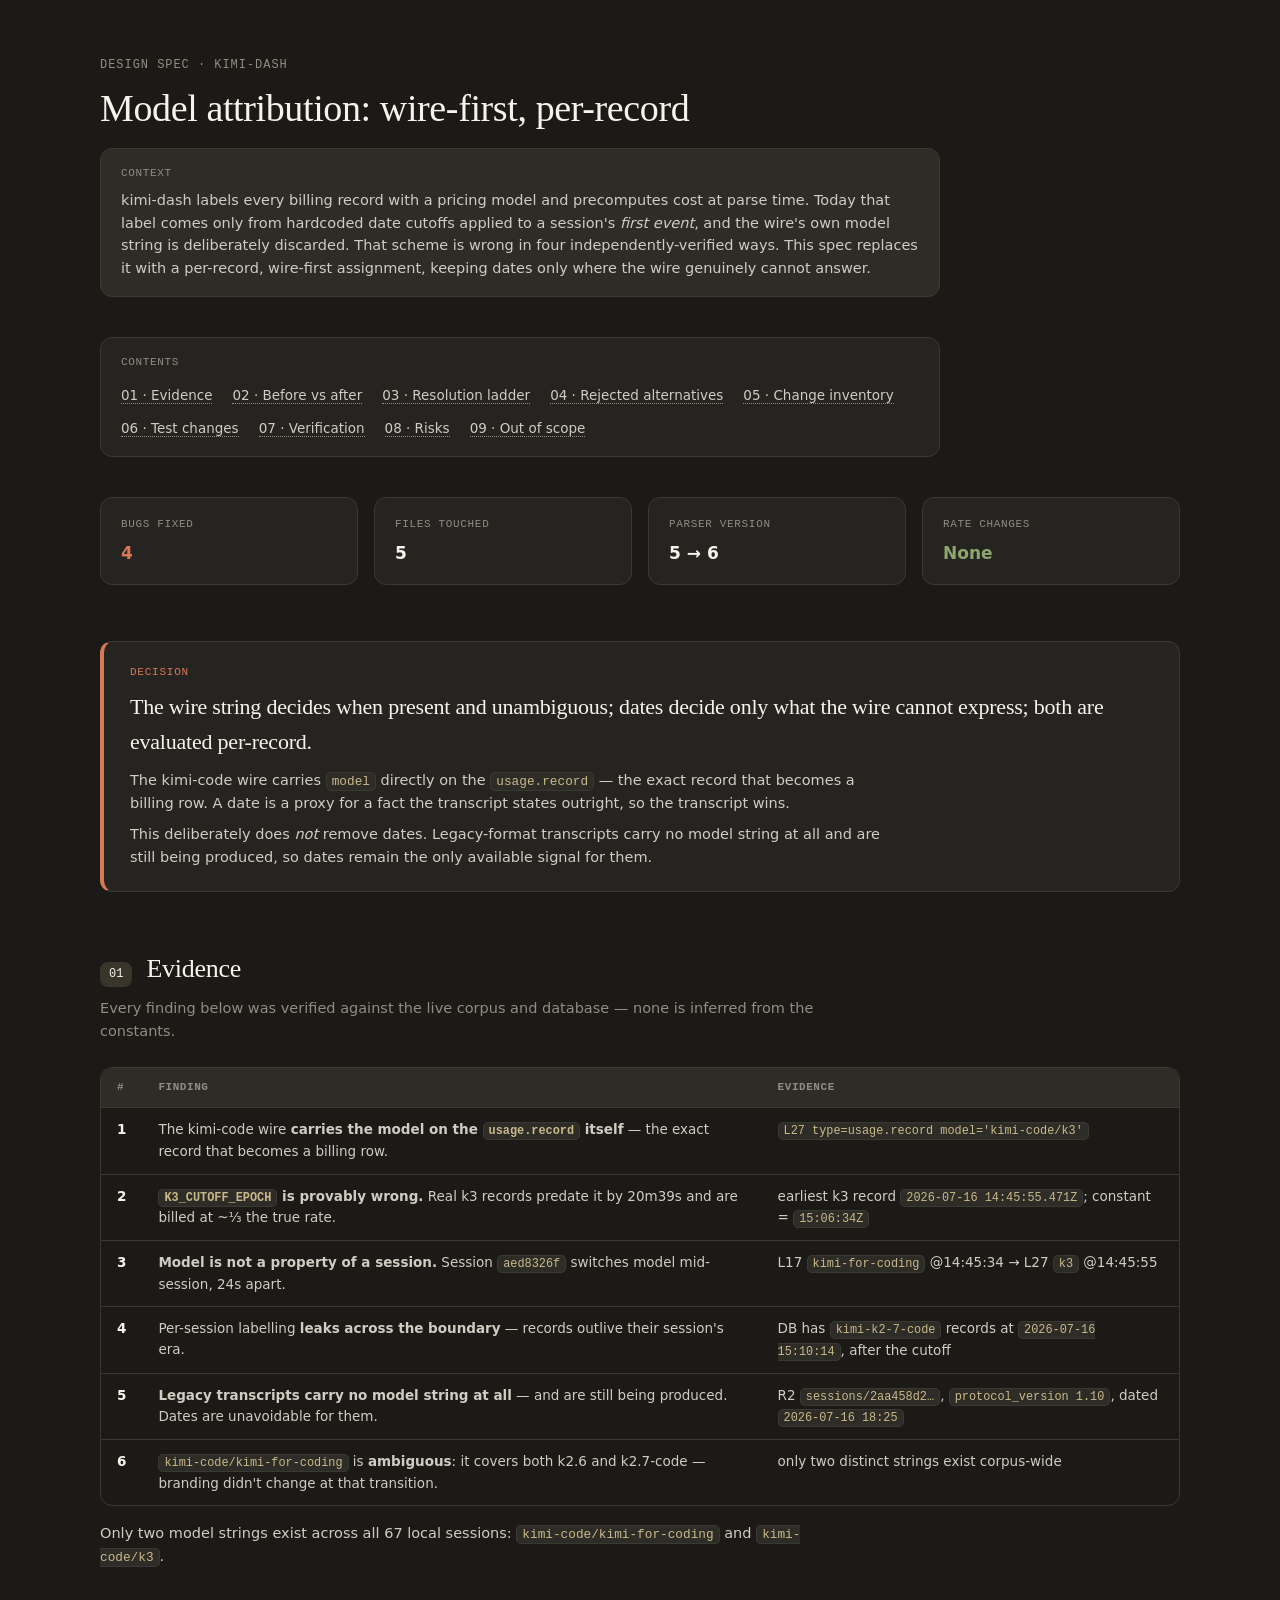
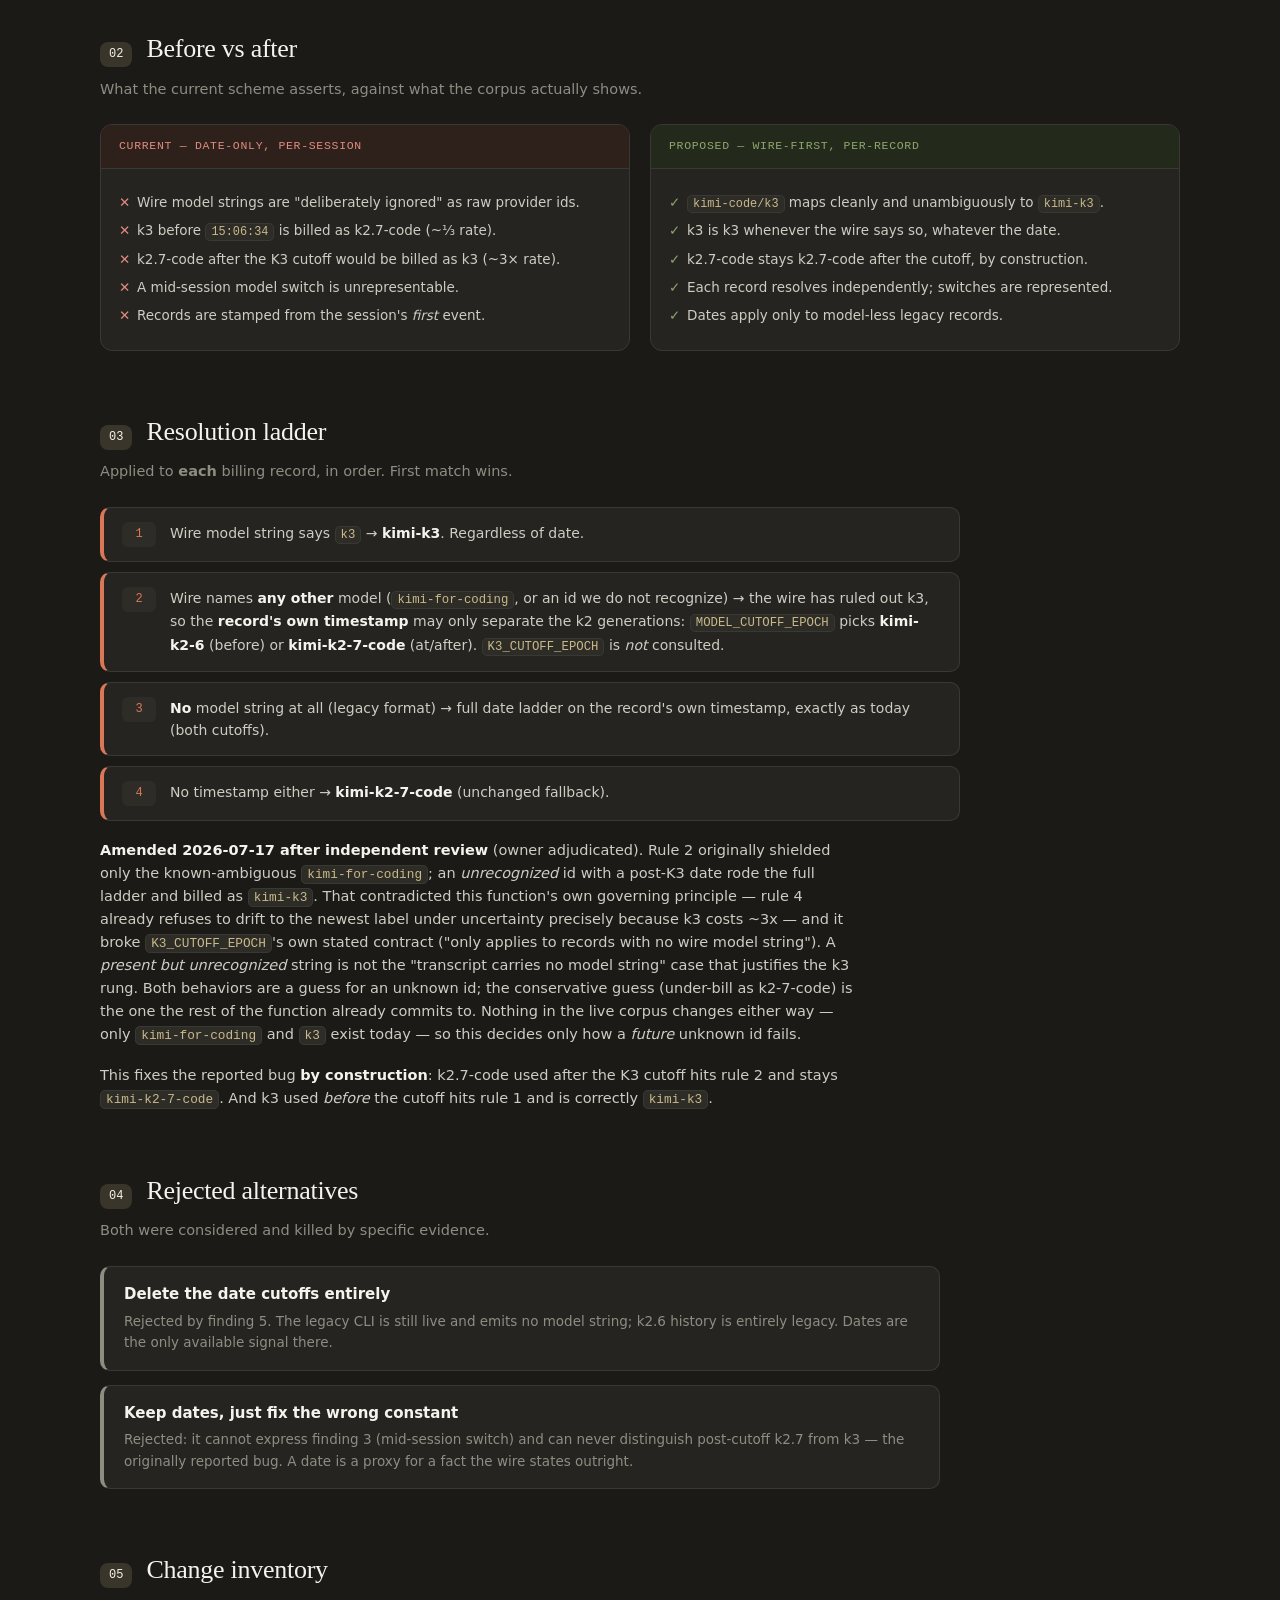
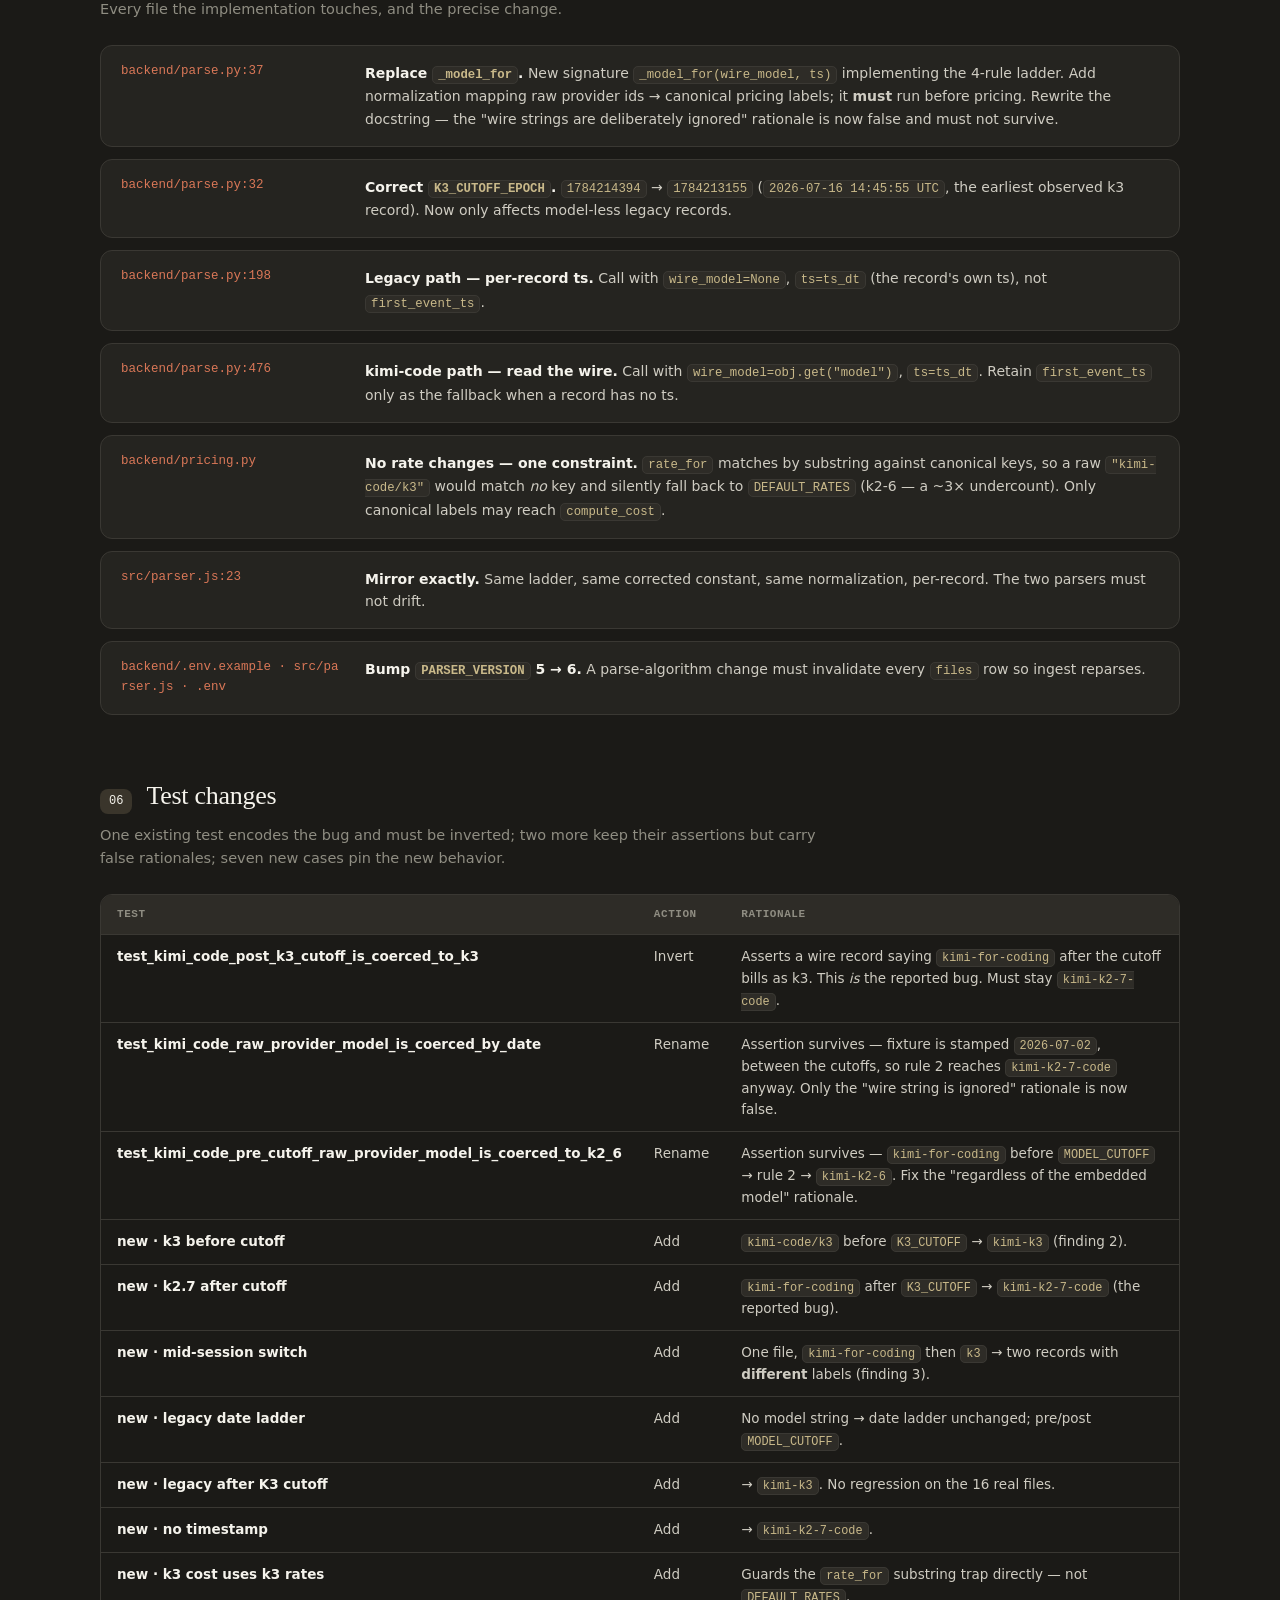
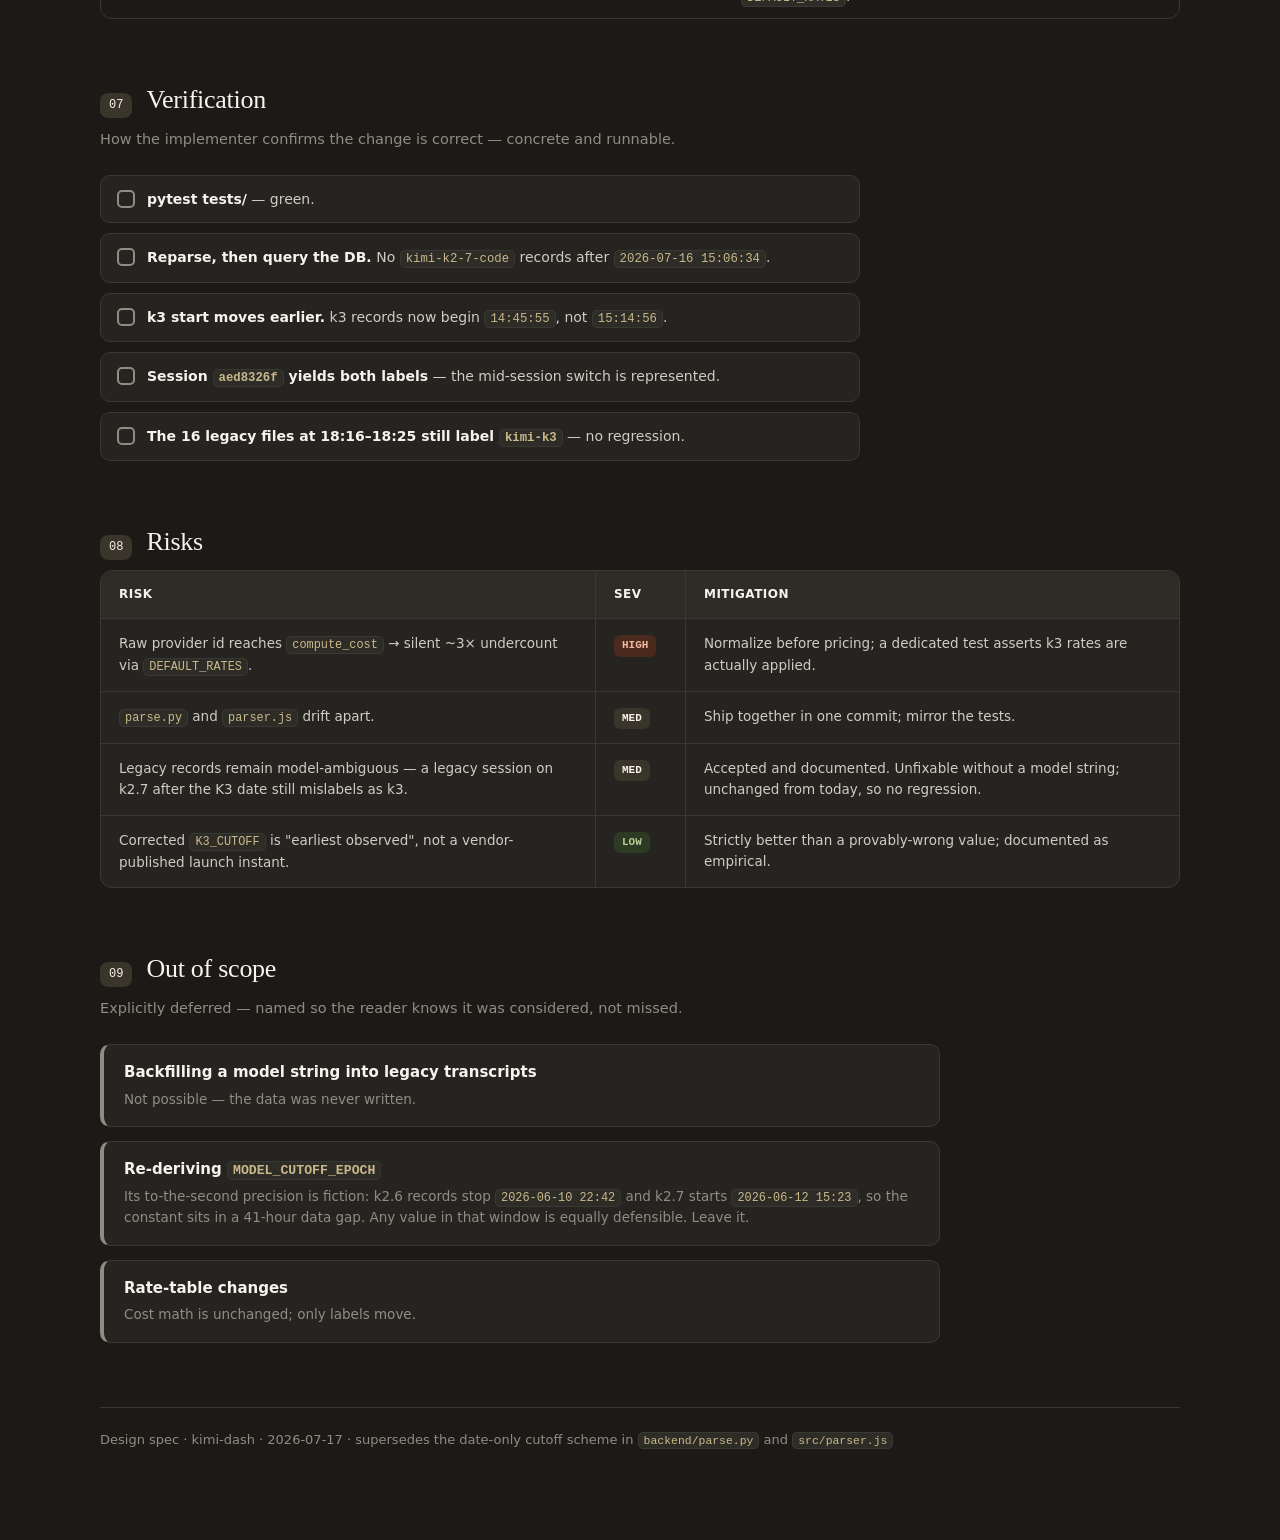
==== commit 79c3427c: "docs: amend the ladder — never promote an unknown id to k3 Independent review found rule 2 shielded " ====
--- a/docs/superpowers/specs/2026-07-17-model-attribution-design.html
+++ b/docs/superpowers/specs/2026-07-17-model-attribution-design.html
@@ -434,7 +434,7 @@
           </tr>
           <tr>
             <td class="slate">2</td>
-            <td><strong><code>K3_CUTOFF_EPOCH</code> is provably wrong.</strong> Real k3 records predate it by 20m41s and are billed at ~⅓ the true rate.</td>
+            <td><strong><code>K3_CUTOFF_EPOCH</code> is provably wrong.</strong> Real k3 records predate it by 20m39s and are billed at ~⅓ the true rate.</td>
             <td>earliest k3 record <code>2026-07-16 14:45:55.471Z</code>; constant = <code>15:06:34Z</code></td>
           </tr>
           <tr>
@@ -501,17 +501,30 @@
         </div>
         <div class="rung">
           <div class="n">2</div>
-          <div class="t">Wire says <code>kimi-for-coding</code> → ambiguous era → the <strong>record's own timestamp</strong> vs <code>MODEL_CUTOFF_EPOCH</code> picks <strong>kimi-k2-6</strong> (before) or <strong>kimi-k2-7-code</strong> (at/after). <code>K3_CUTOFF_EPOCH</code> is <em>not</em> consulted — a wire that says <code>kimi-for-coding</code> is not k3, whatever the date.</div>
+          <div class="t">Wire names <strong>any other</strong> model (<code>kimi-for-coding</code>, or an id we do not recognize) → the wire has ruled out k3, so the <strong>record's own timestamp</strong> may only separate the k2 generations: <code>MODEL_CUTOFF_EPOCH</code> picks <strong>kimi-k2-6</strong> (before) or <strong>kimi-k2-7-code</strong> (at/after). <code>K3_CUTOFF_EPOCH</code> is <em>not</em> consulted.</div>
         </div>
         <div class="rung">
           <div class="n">3</div>
-          <div class="t">No / unrecognized model string (legacy format) → full date ladder on the record's own timestamp, exactly as today (both cutoffs).</div>
+          <div class="t"><strong>No</strong> model string at all (legacy format) → full date ladder on the record's own timestamp, exactly as today (both cutoffs).</div>
         </div>
         <div class="rung">
           <div class="n">4</div>
           <div class="t">No timestamp either → <strong>kimi-k2-7-code</strong> (unchanged fallback).</div>
         </div>
       </div>
+      <p class="body" style="margin-top:18px"><strong>Amended 2026-07-17 after independent review</strong> (owner adjudicated).
+        Rule 2 originally shielded only the known-ambiguous <code>kimi-for-coding</code>; an
+        <em>unrecognized</em> id with a post-K3 date rode the full ladder and billed as
+        <code>kimi-k3</code>. That contradicted this function's own governing principle — rule 4
+        already refuses to drift to the newest label under uncertainty precisely because k3 costs
+        ~3x — and it broke <code>K3_CUTOFF_EPOCH</code>'s own stated contract ("only applies to
+        records with no wire model string"). A <em>present but unrecognized</em> string is not the
+        "transcript carries no model string" case that justifies the k3 rung. Both behaviors are a
+        guess for an unknown id; the conservative guess (under-bill as k2-7-code) is the one the
+        rest of the function already commits to. Nothing in the live corpus changes either way —
+        only <code>kimi-for-coding</code> and <code>k3</code> exist today — so this decides only how
+        a <em>future</em> unknown id fails.</p>
+
       <p class="body" style="margin-top:18px">This fixes the reported bug <strong>by construction</strong>:
         k2.7-code used after the K3 cutoff hits rule 2 and stays <code>kimi-k2-7-code</code>.
         And k3 used <em>before</em> the cutoff hits rule 1 and is correctly <code>kimi-k3</code>.</p>
